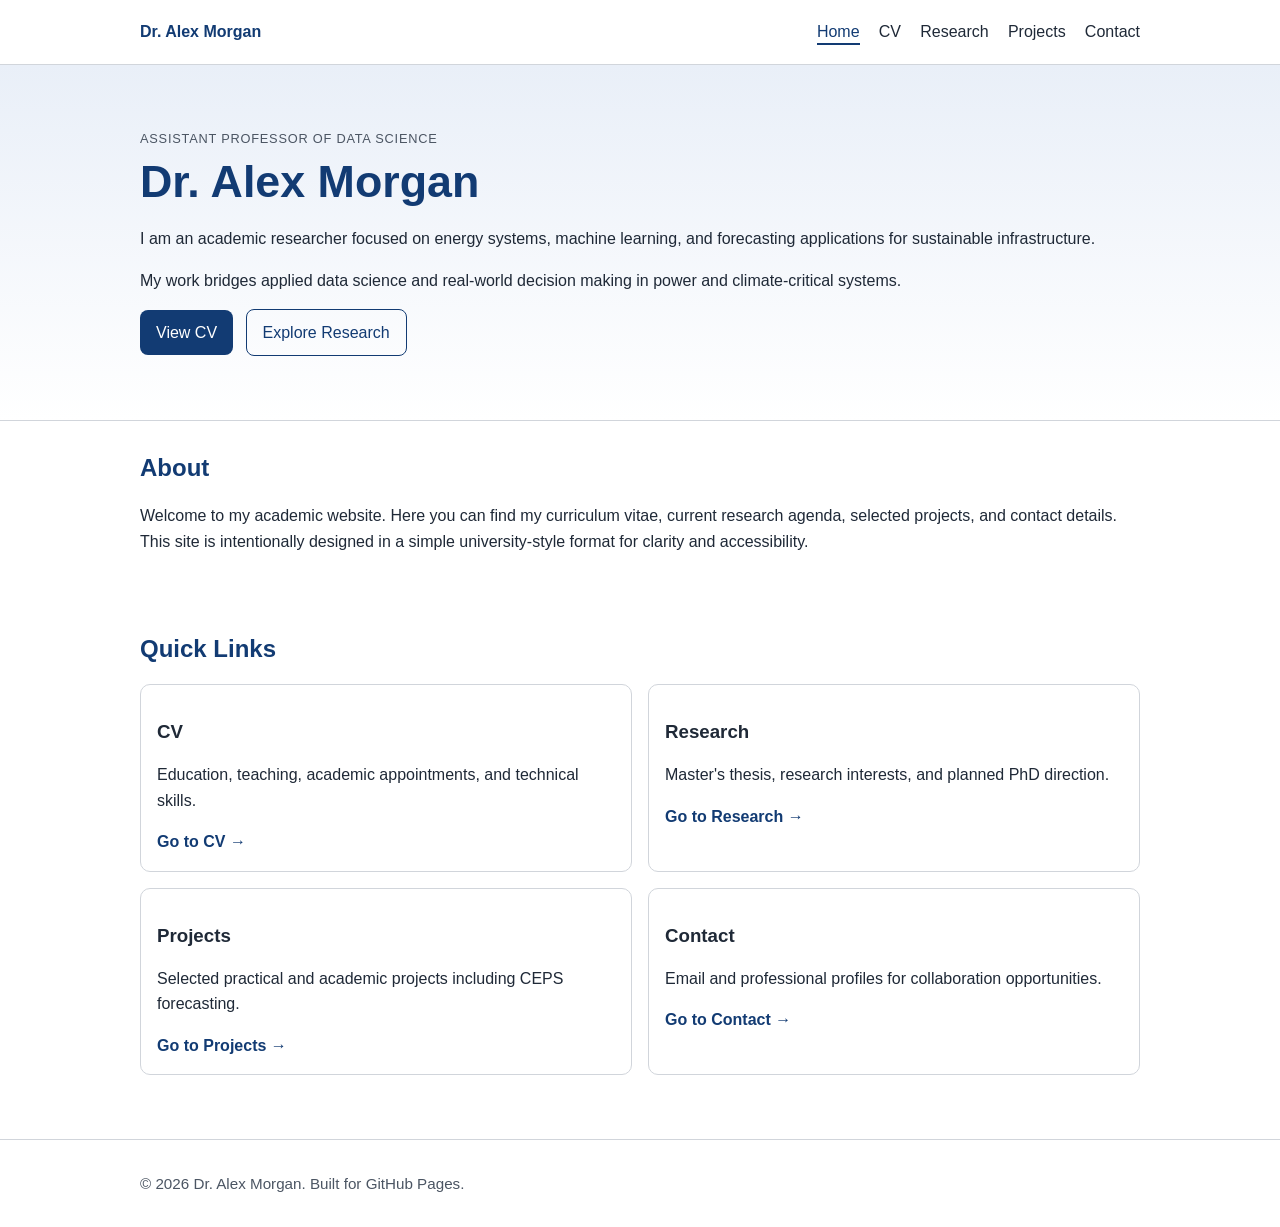
==== index.html @ 9c3a37b1 "Add academic multi-page personal website for GitHub Pages" ====
<!DOCTYPE html>
<html lang="en">
<head>
  <meta charset="UTF-8" />
  <meta name="viewport" content="width=device-width, initial-scale=1.0" />
  <meta name="description" content="Academic personal website home page" />
  <title>Dr. Alex Morgan | Home</title>
  <link rel="stylesheet" href="style.css" />
</head>
<body>
  <header class="site-header">
    <nav class="navbar container" aria-label="Main navigation">
      <a class="brand" href="index.html">Dr. Alex Morgan</a>
      <button class="nav-toggle" aria-expanded="false" aria-controls="nav-links">Menu</button>
      <ul id="nav-links" class="nav-links">
        <li><a href="index.html">Home</a></li>
        <li><a href="cv.html">CV</a></li>
        <li><a href="research.html">Research</a></li>
        <li><a href="projects.html">Projects</a></li>
        <li><a href="contact.html">Contact</a></li>
      </ul>
    </nav>
  </header>

  <main>
    <section class="hero">
      <div class="container hero-content">
        <p class="hero-kicker">Assistant Professor of Data Science</p>
        <h1>Dr. Alex Morgan</h1>
        <p>
          I am an academic researcher focused on energy systems, machine learning,
          and forecasting applications for sustainable infrastructure.
        </p>
        <p>
          My work bridges applied data science and real-world decision making in
          power and climate-critical systems.
        </p>
        <div class="hero-links">
          <a class="btn" href="cv.html">View CV</a>
          <a class="btn btn-outline" href="research.html">Explore Research</a>
        </div>
      </div>
    </section>

    <section class="section container">
      <h2>About</h2>
      <p>
        Welcome to my academic website. Here you can find my curriculum vitae,
        current research agenda, selected projects, and contact details. This
        site is intentionally designed in a simple university-style format for
        clarity and accessibility.
      </p>
    </section>

    <section class="section container quick-links">
      <h2>Quick Links</h2>
      <div class="card-grid">
        <article class="card">
          <h3>CV</h3>
          <p>Education, teaching, academic appointments, and technical skills.</p>
          <a href="cv.html">Go to CV →</a>
        </article>
        <article class="card">
          <h3>Research</h3>
          <p>Master's thesis, research interests, and planned PhD direction.</p>
          <a href="research.html">Go to Research →</a>
        </article>
        <article class="card">
          <h3>Projects</h3>
          <p>Selected practical and academic projects including CEPS forecasting.</p>
          <a href="projects.html">Go to Projects →</a>
        </article>
        <article class="card">
          <h3>Contact</h3>
          <p>Email and professional profiles for collaboration opportunities.</p>
          <a href="contact.html">Go to Contact →</a>
        </article>
      </div>
    </section>
  </main>

  <footer class="site-footer">
    <div class="container">
      <p>© <span id="year"></span> Dr. Alex Morgan. Built for GitHub Pages.</p>
    </div>
  </footer>

  <script src="script.js"></script>
</body>
</html>
---- style.css ----
:root {
  --bg: #ffffff;
  --text: #1f2937;
  --muted: #4b5563;
  --accent: #123b73;
  --accent-soft: #e9eff8;
  --border: #d1d5db;
}

* {
  box-sizing: border-box;
}

body {
  margin: 0;
  font-family: "Segoe UI", Tahoma, Arial, sans-serif;
  background: var(--bg);
  color: var(--text);
  line-height: 1.6;
}

.container {
  width: min(1000px, 92%);
  margin: 0 auto;
}

.site-header {
  border-bottom: 1px solid var(--border);
  background: #fff;
}

.navbar {
  display: flex;
  align-items: center;
  justify-content: space-between;
  gap: 1rem;
  min-height: 64px;
}

.brand {
  color: var(--accent);
  text-decoration: none;
  font-weight: 700;
}

.nav-links {
  list-style: none;
  display: flex;
  gap: 1.2rem;
  padding: 0;
  margin: 0;
}

.nav-links a {
  color: var(--text);
  text-decoration: none;
  padding: 0.2rem 0;
  border-bottom: 2px solid transparent;
}

.nav-links a:hover,
.nav-links a.active {
  color: var(--accent);
  border-bottom-color: var(--accent);
}

.nav-toggle {
  display: none;
  background: none;
  border: 1px solid var(--border);
  color: var(--text);
  padding: 0.4rem 0.6rem;
  border-radius: 6px;
}

.hero {
  padding: 4rem 0;
  background: linear-gradient(to bottom, var(--accent-soft), #fff);
  border-bottom: 1px solid var(--border);
}

.hero-content h1 {
  margin-top: 0.3rem;
  margin-bottom: 0.7rem;
  font-size: clamp(1.8rem, 4vw, 2.8rem);
  color: var(--accent);
}

.hero-kicker {
  margin: 0;
  color: var(--muted);
  text-transform: uppercase;
  letter-spacing: 0.06em;
  font-size: 0.8rem;
}

.section {
  padding: 2rem 0;
}

.page-content {
  padding-top: 2rem;
  padding-bottom: 2rem;
}

h1,
h2,
h3 {
  line-height: 1.25;
}

h2 {
  color: var(--accent);
  margin-top: 0;
}

.details-list {
  padding-left: 1.2rem;
}

.card-grid {
  display: grid;
  grid-template-columns: repeat(2, minmax(0, 1fr));
  gap: 1rem;
}

.card {
  border: 1px solid var(--border);
  border-radius: 10px;
  padding: 1rem;
  background: #fff;
}

.card a {
  color: var(--accent);
  text-decoration: none;
  font-weight: 600;
}

.btn {
  display: inline-block;
  background: var(--accent);
  color: #fff;
  text-decoration: none;
  padding: 0.6rem 1rem;
  border-radius: 8px;
  margin-right: 0.5rem;
}

.btn:hover {
  opacity: 0.92;
}

.btn-outline {
  background: transparent;
  color: var(--accent);
  border: 1px solid var(--accent);
}

.site-footer {
  border-top: 1px solid var(--border);
  padding: 1rem 0;
  margin-top: 2rem;
  font-size: 0.95rem;
  color: var(--muted);
}

@media (max-width: 760px) {
  .nav-toggle {
    display: inline-block;
  }

  .nav-links {
    position: absolute;
    right: 4%;
    top: 64px;
    flex-direction: column;
    min-width: 180px;
    background: #fff;
    border: 1px solid var(--border);
    border-radius: 8px;
    padding: 0.6rem;
    display: none;
    z-index: 99;
  }

  .nav-links.open {
    display: flex;
  }

  .card-grid {
    grid-template-columns: 1fr;
  }

  .hero {
    padding: 3rem 0;
  }
}
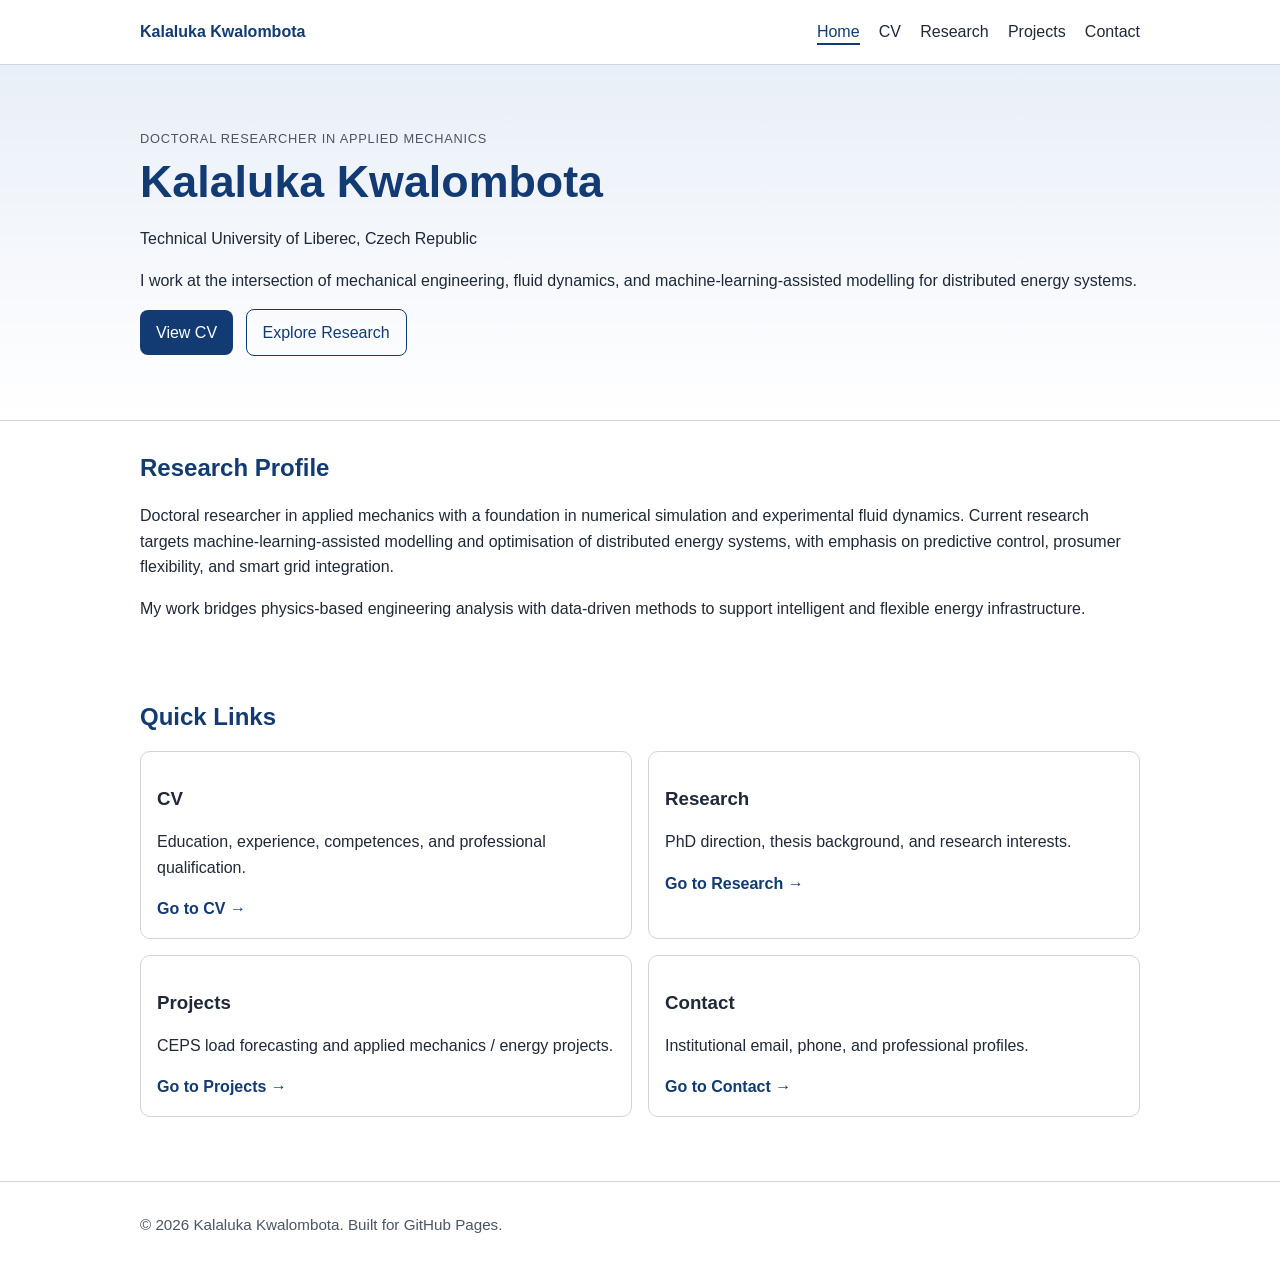
==== commit d487d250: "Personalize academic website with Kalaluka Kwalombota profile" ====
--- a/index.html
+++ b/index.html
@@ -3,14 +3,14 @@
 <head>
   <meta charset="UTF-8" />
   <meta name="viewport" content="width=device-width, initial-scale=1.0" />
-  <meta name="description" content="Academic personal website home page" />
-  <title>Dr. Alex Morgan | Home</title>
+  <meta name="description" content="Academic personal website of Kalaluka Kwalombota" />
+  <title>Kalaluka Kwalombota | Home</title>
   <link rel="stylesheet" href="style.css" />
 </head>
 <body>
   <header class="site-header">
     <nav class="navbar container" aria-label="Main navigation">
-      <a class="brand" href="index.html">Dr. Alex Morgan</a>
+      <a class="brand" href="index.html">Kalaluka Kwalombota</a>
       <button class="nav-toggle" aria-expanded="false" aria-controls="nav-links">Menu</button>
       <ul id="nav-links" class="nav-links">
         <li><a href="index.html">Home</a></li>
@@ -25,15 +25,14 @@
   <main>
     <section class="hero">
       <div class="container hero-content">
-        <p class="hero-kicker">Assistant Professor of Data Science</p>
-        <h1>Dr. Alex Morgan</h1>
+        <p class="hero-kicker">Doctoral Researcher in Applied Mechanics</p>
+        <h1>Kalaluka Kwalombota</h1>
         <p>
-          I am an academic researcher focused on energy systems, machine learning,
-          and forecasting applications for sustainable infrastructure.
+          Technical University of Liberec, Czech Republic
         </p>
         <p>
-          My work bridges applied data science and real-world decision making in
-          power and climate-critical systems.
+          I work at the intersection of mechanical engineering, fluid dynamics,
+          and machine-learning-assisted modelling for distributed energy systems.
         </p>
         <div class="hero-links">
           <a class="btn" href="cv.html">View CV</a>
@@ -43,12 +42,17 @@
     </section>
 
     <section class="section container">
-      <h2>About</h2>
+      <h2>Research Profile</h2>
       <p>
-        Welcome to my academic website. Here you can find my curriculum vitae,
-        current research agenda, selected projects, and contact details. This
-        site is intentionally designed in a simple university-style format for
-        clarity and accessibility.
+        Doctoral researcher in applied mechanics with a foundation in numerical
+        simulation and experimental fluid dynamics. Current research targets
+        machine-learning-assisted modelling and optimisation of distributed energy
+        systems, with emphasis on predictive control, prosumer flexibility, and
+        smart grid integration.
+      </p>
+      <p>
+        My work bridges physics-based engineering analysis with data-driven methods
+        to support intelligent and flexible energy infrastructure.
       </p>
     </section>
 
@@ -57,22 +61,22 @@
       <div class="card-grid">
         <article class="card">
           <h3>CV</h3>
-          <p>Education, teaching, academic appointments, and technical skills.</p>
+          <p>Education, experience, competences, and professional qualification.</p>
           <a href="cv.html">Go to CV →</a>
         </article>
         <article class="card">
           <h3>Research</h3>
-          <p>Master's thesis, research interests, and planned PhD direction.</p>
+          <p>PhD direction, thesis background, and research interests.</p>
           <a href="research.html">Go to Research →</a>
         </article>
         <article class="card">
           <h3>Projects</h3>
-          <p>Selected practical and academic projects including CEPS forecasting.</p>
+          <p>CEPS load forecasting and applied mechanics / energy projects.</p>
           <a href="projects.html">Go to Projects →</a>
         </article>
         <article class="card">
           <h3>Contact</h3>
-          <p>Email and professional profiles for collaboration opportunities.</p>
+          <p>Institutional email, phone, and professional profiles.</p>
           <a href="contact.html">Go to Contact →</a>
         </article>
       </div>
@@ -81,7 +85,7 @@
 
   <footer class="site-footer">
     <div class="container">
-      <p>© <span id="year"></span> Dr. Alex Morgan. Built for GitHub Pages.</p>
+      <p>© <span id="year"></span> Kalaluka Kwalombota. Built for GitHub Pages.</p>
     </div>
   </footer>
 
